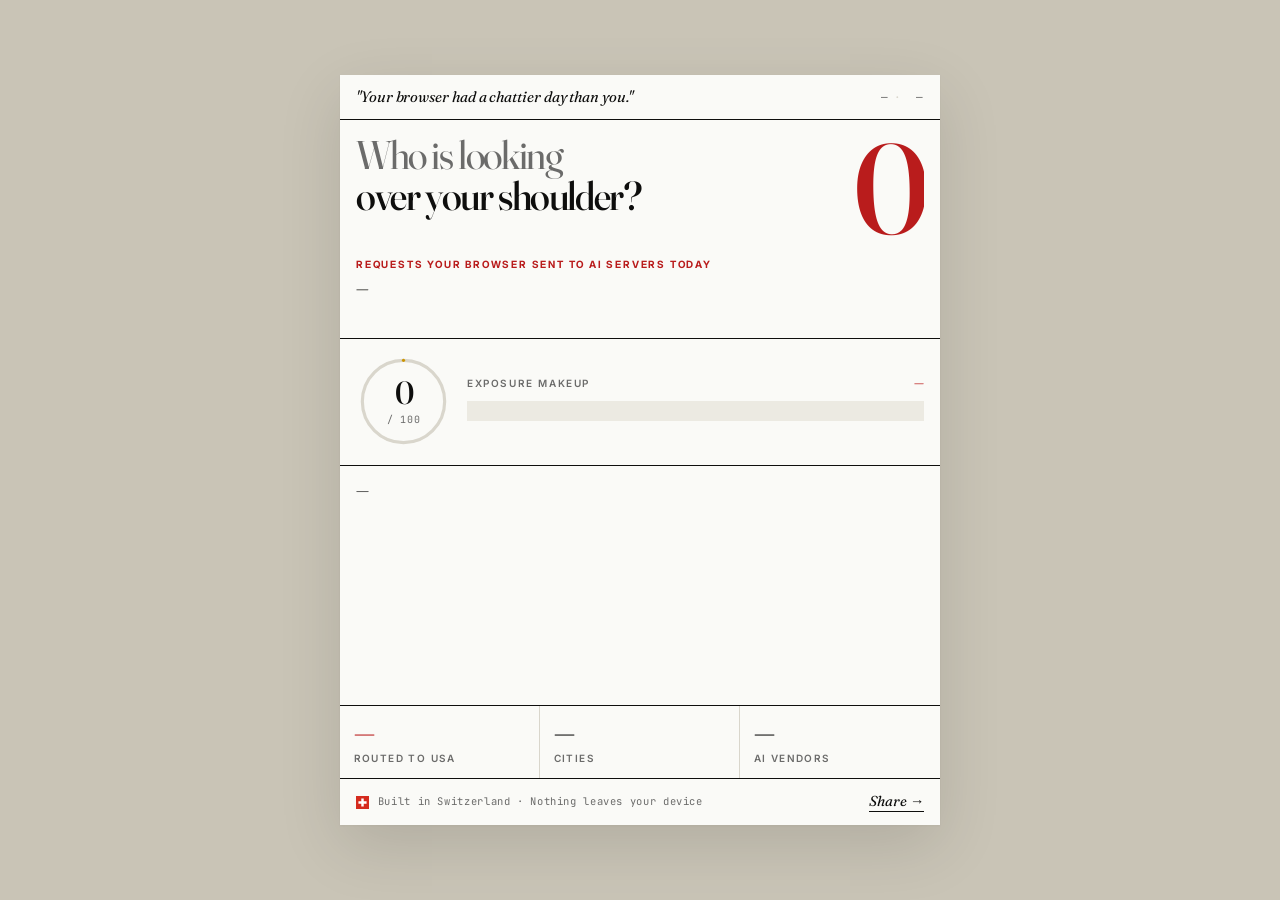
==== report/index.html @ f914bd22 "feat: add LinkedIn-style shareable report with dynamic punchlines and popup redesign Co-Authored-By:" ====
<!DOCTYPE html>
<html lang="en">
  <head>
    <meta charset="UTF-8" />
    <meta name="viewport" content="width=device-width, initial-scale=1.0" />
    <title>Over Your Shoulder — Daily Report</title>
    <link rel="preconnect" href="https://fonts.googleapis.com" />
    <link rel="preconnect" href="https://fonts.gstatic.com" crossorigin />
    <link
      href="https://fonts.googleapis.com/css2?family=Fraunces:ital,opsz,wght@0,9..144,400;0,9..144,500;0,9..144,600;0,9..144,700;0,9..144,900;1,9..144,400;1,9..144,500;1,9..144,600&family=Inter:wght@400;500;600;700&family=JetBrains+Mono:wght@400;500&display=swap"
      rel="stylesheet"
    />
    <link rel="stylesheet" href="styles.css" />
  </head>
  <body>
    <div class="badge">
      <header class="masthead">
        <div class="punchline">"Your browser had a chattier day than you."</div>
        <div class="dateline">
          <span>—</span>
          <span>—</span>
        </div>
      </header>

      <section class="hero">
        <div class="hero-top">
          <h1 class="hero-title">
            Who is looking
            <span class="strong">over your shoulder?</span>
          </h1>
          <div class="hero-number-wrap">
            <div class="hero-number" id="hero-number">0</div>
          </div>
        </div>
        <p class="hero-sub">
          <span class="caption-label">Requests your browser sent to AI servers today</span>
          —
        </p>
      </section>

      <section class="score-band">
        <div class="ring">
          <svg viewBox="0 0 120 120" xmlns="http://www.w3.org/2000/svg">
            <circle class="ring-bg" cx="60" cy="60" r="52" />
            <circle class="ring-fill" cx="60" cy="60" r="52" stroke="#CC9500" stroke-dasharray="0 327" />
          </svg>
          <div class="ring-center">
            <p class="num">0</p>
            <span class="den">/ 100</span>
          </div>
        </div>
        <div class="composition">
          <div class="c-header">
            <span>Exposure makeup</span>
            <span class="verdict">—</span>
          </div>
          <div class="c-bar" aria-label="Score composition"></div>
          <div class="c-legend"></div>
        </div>
      </section>

      <section class="map-band">
        <h2 class="map-headline">—</h2>
        <svg id="worldmap" viewBox="0 0 600 200" xmlns="http://www.w3.org/2000/svg"></svg>
        <div class="destinations-list"></div>
      </section>

      <section class="stats-row">
        <div class="stat alarm">
          <p class="value">—</p>
          <div class="label">Routed to USA</div>
        </div>
        <div class="stat">
          <p class="value">—</p>
          <div class="label">Cities</div>
        </div>
        <div class="stat">
          <p class="value">—</p>
          <div class="label">AI vendors</div>
        </div>
      </section>

      <footer class="foot">
        <div class="left">
          <svg class="swiss-flag" viewBox="0 0 32 32" xmlns="http://www.w3.org/2000/svg" aria-label="Swiss flag">
            <rect width="32" height="32" fill="#D52B1E" />
            <path d="M13 6 h6 v7 h7 v6 h-7 v7 h-6 v-7 h-7 v-6 h7 z" fill="#FFFFFF" />
          </svg>
          <span>Built in Switzerland · Nothing leaves your device</span>
        </div>
        <div class="cta"><a href="#" id="cta-link">Share →</a></div>
      </footer>
    </div>

    <script src="lib/d3.min.js"></script>
    <script src="lib/topojson-client.min.js"></script>
    <script type="module" src="report.js"></script>
  </body>
</html>
---- report/styles.css ----
:root {
  --bg: #FAFAF7;
  --ink: #0E0E0D;
  --ink-muted: #6B6B6A;
  --ink-soft: #A8A8A3;
  --rule: #D9D6CC;
  --rule-soft: #ECEAE2;
  --coast: #6B6B6A;
  --alarm: #B91C1C;
  --warn: #E28413;
  --heat-1: #CC9500;
  --heat-2: #E28413;
  --heat-3: #B91C1C;

  --make-volume: #2B2B2A;
  --make-cat: #BFA57A;
  --make-geo: #B91C1C;
  --make-cont: #3E5C66;

  --font-display: "Fraunces", Georgia, serif;
  --font-body: "Inter", -apple-system, system-ui, sans-serif;
  --font-mono: "JetBrains Mono", Menlo, monospace;

  --ease: cubic-bezier(0.22, 0.61, 0.36, 1);
}

*, *::before, *::after { box-sizing: border-box; }
html, body { margin: 0; padding: 0; }

body {
  font-family: var(--font-body);
  color: var(--ink);
  background: #C9C4B6;
  font-size: 15px;
  line-height: 1.5;
  font-feature-settings: "ss01", "cv11";
  -webkit-font-smoothing: antialiased;
  -moz-osx-font-smoothing: grayscale;
  padding: 2rem 1rem;
  animation: fadeIn 420ms var(--ease) both;
  min-height: 100vh;
  display: flex;
  align-items: center;
  justify-content: center;
}
@keyframes fadeIn {
  from { opacity: 0; transform: translateY(4px); }
  to   { opacity: 1; transform: translateY(0); }
}
::selection { background: var(--ink); color: var(--bg); }

.badge {
  width: 100%;
  max-width: 600px;
  aspect-ratio: 4 / 5;
  background: var(--bg);
  box-shadow: 0 1px 2px rgba(0,0,0,0.04), 0 20px 60px rgba(0,0,0,0.12);
  display: grid;
  grid-template-rows: auto 1fr auto auto auto auto;
  overflow: hidden;
  position: relative;
}

/* ================= MASTHEAD ================= */
.masthead {
  display: flex;
  justify-content: space-between;
  align-items: center;
  padding: 0.8rem 1rem;
  border-bottom: 1px solid var(--ink);
  gap: 1rem;
}
.masthead .punchline {
  font-family: var(--font-display);
  font-variation-settings: "opsz" 48;
  font-style: italic;
  font-weight: 400;
  font-size: 0.95rem;
  line-height: 1.2;
  color: var(--ink);
  letter-spacing: -0.005em;
  flex: 1;
  min-width: 0;
}
.masthead .dateline {
  font-family: var(--font-mono);
  font-size: 11px;
  letter-spacing: 0.1em;
  text-transform: uppercase;
  color: var(--ink-muted);
  white-space: nowrap;
  flex-shrink: 0;
}
.masthead .dateline span:not(:last-child)::after {
  content: "·";
  color: var(--rule);
  margin: 0 0.5em;
}

/* ================= HERO ================= */
.hero {
  padding: 1rem 1rem 1.3rem;
  border-bottom: 1px solid var(--ink);
  overflow: hidden;
}
.hero-top {
  display: grid;
  grid-template-columns: 1fr auto;
  column-gap: 0.75rem;
  align-items: start;
}
.hero-title {
  font-family: var(--font-display);
  font-variation-settings: "opsz" 144;
  font-weight: 400;
  font-size: clamp(1.8rem, 5.5vw, 2.5rem);
  line-height: 0.95;
  letter-spacing: -0.035em;
  color: var(--ink-muted);
  margin: 0;
  max-width: 12ch;
}
.hero-title .strong {
  display: block;
  color: var(--ink);
  font-weight: 500;
  margin-top: 0.08em;
}
.hero-number-wrap {
  text-align: right;
  overflow: hidden;
  max-width: 320px;
  min-width: 0;
}
.hero-number {
  font-family: var(--font-display);
  font-variation-settings: "opsz" 144;
  font-size: clamp(4.5rem, 15vw, 8rem);
  font-weight: 500;
  line-height: 0.82;
  letter-spacing: -0.05em;
  color: var(--alarm);
  font-feature-settings: "pnum", "ss01";
  font-variant-numeric: proportional-nums;
  margin: 0;
  white-space: nowrap;
  display: inline-block;
}
.hero-sub {
  margin: 1rem 0 0;
  font-family: var(--font-display);
  font-style: italic;
  font-variation-settings: "opsz" 48;
  font-size: 1rem;
  line-height: 1.4;
  color: var(--ink);
}
.hero-sub .strong-text {
  font-style: normal;
  font-weight: 600;
}
.hero-sub .caption-label {
  display: block;
  font-family: var(--font-body);
  font-style: normal;
  font-size: 10px;
  font-weight: 700;
  letter-spacing: 0.18em;
  text-transform: uppercase;
  color: var(--alarm);
  margin-bottom: 0.4rem;
}

/* ================= SCORE + COMPOSITION ================= */
.score-band {
  padding: 0.95rem 1rem;
  border-bottom: 1px solid var(--ink);
  display: grid;
  grid-template-columns: auto 1fr;
  align-items: center;
  gap: 1rem;
}
.ring {
  width: 95px;
  height: 95px;
  position: relative;
  flex-shrink: 0;
}
.ring svg { width: 100%; height: 100%; display: block; }
.ring .ring-bg {
  fill: none;
  stroke: var(--rule);
  stroke-width: 4;
}
.ring .ring-fill {
  fill: none;
  stroke-width: 4;
  stroke-linecap: round;
  transform: rotate(-90deg);
  transform-origin: 50% 50%;
}
.ring-center {
  position: absolute;
  inset: 0;
  display: flex;
  flex-direction: column;
  align-items: center;
  justify-content: center;
}
.ring-center .num {
  font-family: var(--font-display);
  font-variation-settings: "opsz" 96;
  font-size: 2rem;
  font-weight: 500;
  line-height: 1;
  letter-spacing: -0.04em;
  color: var(--ink);
  margin: 0;
}
.ring-center .den {
  font-family: var(--font-mono);
  font-size: 10px;
  letter-spacing: 0.08em;
  color: var(--ink-muted);
  margin-top: 0.2rem;
}

.composition {
  display: flex;
  flex-direction: column;
  gap: 0.55rem;
  min-width: 0;
}
.composition .c-header {
  display: flex;
  justify-content: space-between;
  align-items: baseline;
  font-family: var(--font-body);
  font-size: 10px;
  font-weight: 600;
  letter-spacing: 0.16em;
  text-transform: uppercase;
  color: var(--ink-muted);
}
.composition .c-header .verdict {
  color: var(--alarm);
  font-style: italic;
  font-weight: 500;
  font-size: 12px;
  letter-spacing: 0.02em;
  text-transform: none;
  font-family: var(--font-display);
}

.c-bar {
  display: flex;
  height: 20px;
  width: 100%;
  background: var(--rule-soft);
  overflow: hidden;
}
.c-bar .seg {
  height: 100%;
  position: relative;
  display: flex;
  align-items: center;
  justify-content: center;
  font-family: var(--font-mono);
  font-size: 10px;
  font-weight: 500;
  letter-spacing: 0.03em;
  color: white;
  min-width: 0;
  overflow: hidden;
  white-space: nowrap;
  border-right: 1px solid var(--bg);
}
.c-bar .seg:last-child { border-right: none; }
.c-bar .seg-volume { background: var(--make-volume); }
.c-bar .seg-cat    { background: var(--make-cat); }
.c-bar .seg-geo    { background: var(--make-geo); }
.c-bar .seg-cont   { background: var(--make-cont); }
.c-bar .seg-empty {
  background: var(--rule-soft);
  border-right: none;
  color: var(--ink-soft);
}

.c-legend {
  display: flex;
  flex-wrap: wrap;
  gap: 0.4rem 0.9rem;
  font-family: var(--font-mono);
  font-size: 10px;
  color: var(--ink);
  letter-spacing: 0.04em;
}
.c-legend .lg-item {
  display: inline-flex;
  align-items: center;
  gap: 0.35rem;
}
.c-legend .sw {
  width: 9px; height: 9px;
  display: inline-block;
}
.c-legend .city {
  text-transform: uppercase;
  font-weight: 500;
}
.c-legend .val {
  color: var(--ink-muted);
}

/* ================= MAP ================= */
.map-band {
  padding: 0.9rem 1rem 0.8rem;
  border-bottom: 1px solid var(--ink);
  min-height: 0;
  overflow: hidden;
}
.map-band .map-headline {
  font-family: var(--font-display);
  font-variation-settings: "opsz" 72;
  font-size: 1.05rem;
  font-weight: 500;
  letter-spacing: -0.01em;
  color: var(--ink);
  margin: 0 0 0.5rem;
  line-height: 1.2;
}
.map-band .map-headline em { font-style: italic; color: var(--alarm); }
#worldmap { width: 100%; height: auto; display: block; max-height: 175px; }

#worldmap .sphere { fill: #F5F3EB; stroke: none; }
#worldmap .graticule {
  fill: none;
  stroke: var(--rule);
  stroke-width: 0.3;
  stroke-dasharray: 1 2;
  opacity: 0.35;
}
#worldmap .land { fill: #EEECE3; stroke: none; }
#worldmap .borders-internal {
  fill: none;
  stroke: var(--rule);
  stroke-width: 0.4;
  stroke-linejoin: round;
  opacity: 0.9;
}
#worldmap .coastline {
  fill: none;
  stroke: var(--coast);
  stroke-width: 0.7;
  stroke-linejoin: round;
  stroke-linecap: round;
}
#worldmap .arc { fill: none; stroke-linecap: round; }
#worldmap .origin { fill: var(--ink); stroke: var(--bg); stroke-width: 1.5; }
#worldmap .origin-ring { fill: none; stroke: var(--ink); stroke-width: 1; opacity: 0.35; }
#worldmap .dest { stroke: var(--bg); stroke-width: 1; }
#worldmap .you-are-here-bg {
  fill: var(--bg);
  stroke: var(--ink);
  stroke-width: 0.4;
}
#worldmap .you-are-here {
  font-family: "JetBrains Mono", monospace;
  font-size: 8.5px;
  fill: var(--ink);
  font-weight: 600;
  letter-spacing: 0.1em;
  text-transform: uppercase;
  pointer-events: none;
}

.destinations-list {
  display: flex;
  flex-wrap: wrap;
  gap: 0.45rem 1.4rem;
  margin-top: 0.55rem;
  font-family: var(--font-mono);
  font-size: 10.5px;
  color: var(--ink);
  letter-spacing: 0.04em;
}
.destinations-list .dest-item {
  display: inline-flex;
  align-items: center;
  gap: 0.4rem;
}
.destinations-list .swatch {
  width: 8px; height: 8px;
  border-radius: 50%;
  display: inline-block;
}
.destinations-list .country {
  text-transform: uppercase;
  font-weight: 600;
}
.destinations-list .count {
  color: var(--ink-muted);
}
.destinations-list .empty-note {
  color: var(--ink-soft);
  font-style: italic;
  font-family: var(--font-display);
  font-size: 12px;
  letter-spacing: 0;
}

/* ================= STATS ================= */
.stats-row {
  display: grid;
  grid-template-columns: repeat(3, 1fr);
  border-bottom: 1px solid var(--ink);
}
.stat {
  padding: 0.8rem 0.85rem;
  border-right: 1px solid var(--rule);
  text-align: left;
}
.stat:last-child { border-right: none; }
.stat .value {
  font-family: var(--font-display);
  font-variation-settings: "opsz" 72;
  font-size: 1.7rem;
  font-weight: 500;
  line-height: 1;
  letter-spacing: -0.03em;
  color: var(--ink);
  margin: 0;
}
.stat.alarm .value { color: var(--alarm); }
.stat .label {
  font-family: var(--font-body);
  font-size: 10px;
  font-weight: 600;
  letter-spacing: 0.14em;
  text-transform: uppercase;
  color: var(--ink-muted);
  margin-top: 0.4rem;
  line-height: 1.35;
}

/* ================= FOOTER ================= */
.foot {
  padding: 0.75rem 1rem;
  display: flex;
  justify-content: space-between;
  align-items: center;
  gap: 0.75rem;
  font-family: var(--font-mono);
  font-size: 10.5px;
  color: var(--ink-muted);
  letter-spacing: 0.06em;
}
.foot .left {
  display: flex;
  align-items: center;
  gap: 0.55rem;
}
.foot .swiss-flag {
  width: 13px;
  height: 13px;
  flex-shrink: 0;
  display: inline-block;
}
.foot .cta {
  font-family: var(--font-display);
  font-style: italic;
  font-size: 0.9rem;
  letter-spacing: 0;
  text-transform: none;
  white-space: nowrap;
}
.foot .cta a {
  color: var(--ink);
  text-decoration: none;
  border-bottom: 1px solid var(--ink);
  padding-bottom: 1px;
}
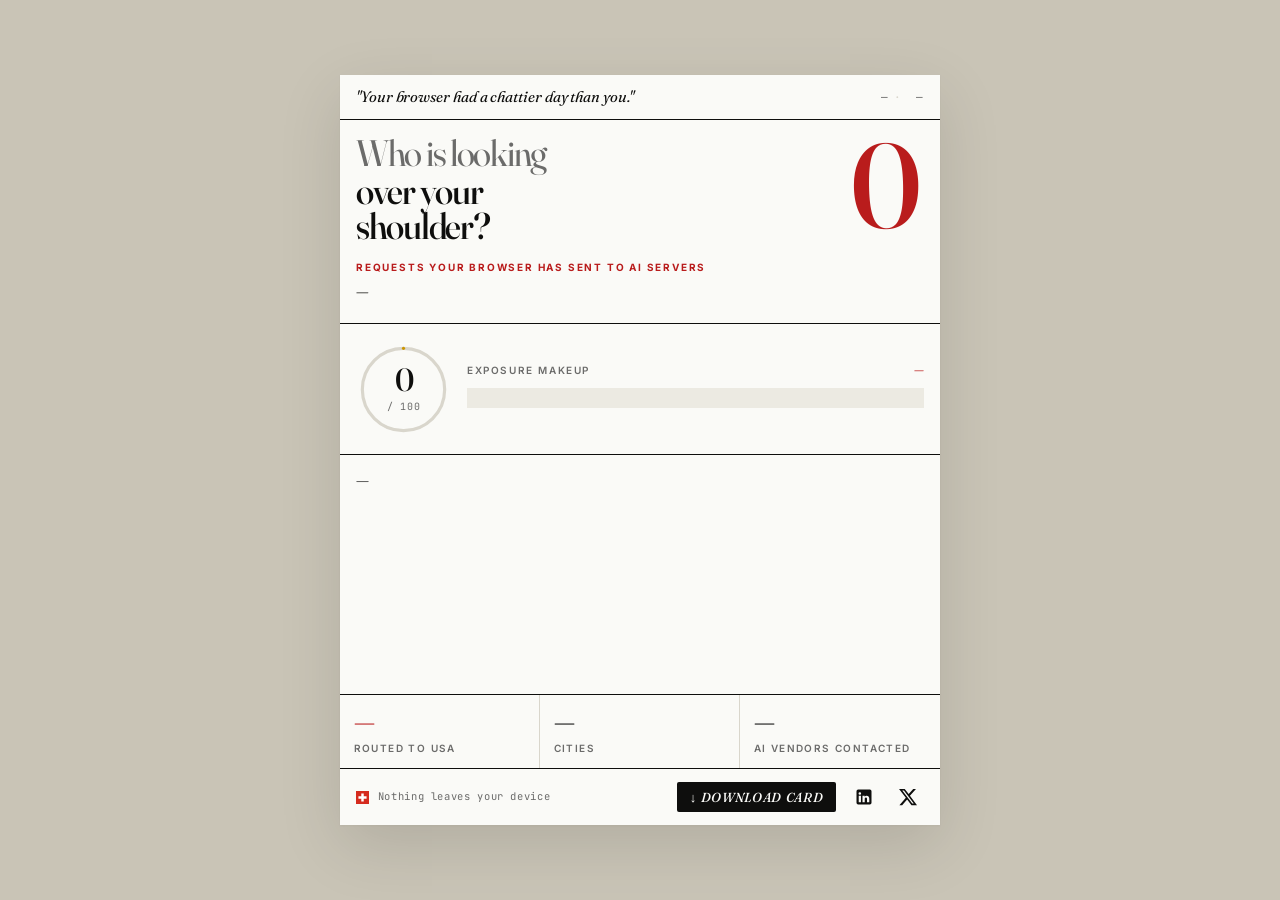
==== commit ee1a0c5e: "fix: local fonts, variable Fraunces, icon share buttons, pause UX, resume in red, X URL, tainted can" ====
--- a/report/index.html
+++ b/report/index.html
@@ -4,16 +4,13 @@
     <meta charset="UTF-8" />
     <meta name="viewport" content="width=device-width, initial-scale=1.0" />
     <title>Over Your Shoulder — Daily Report</title>
-    <link rel="preconnect" href="https://fonts.googleapis.com" />
-    <link rel="preconnect" href="https://fonts.gstatic.com" crossorigin />
-    <link
-      href="https://fonts.googleapis.com/css2?family=Fraunces:ital,opsz,wght@0,9..144,400;0,9..144,500;0,9..144,600;0,9..144,700;0,9..144,900;1,9..144,400;1,9..144,500;1,9..144,600&family=Inter:wght@400;500;600;700&family=JetBrains+Mono:wght@400;500&display=swap"
-      rel="stylesheet"
-    />
+    <link rel="stylesheet" href="fonts.css" />
     <link rel="stylesheet" href="styles.css" />
   </head>
   <body>
+    <div class="badge-stage">
     <div class="badge">
+      <div class="banner" id="banner" hidden></div>
       <header class="masthead">
         <div class="punchline">"Your browser had a chattier day than you."</div>
         <div class="dateline">
@@ -33,7 +30,7 @@
           </div>
         </div>
         <p class="hero-sub">
-          <span class="caption-label">Requests your browser sent to AI servers today</span>
+          <span class="caption-label">Requests your browser has sent to AI servers</span>
           —
         </p>
       </section>
@@ -76,7 +73,7 @@
         </div>
         <div class="stat">
           <p class="value">—</p>
-          <div class="label">AI vendors</div>
+          <div class="label">AI vendors contacted</div>
         </div>
       </section>
 
@@ -86,12 +83,25 @@
             <rect width="32" height="32" fill="#D52B1E" />
             <path d="M13 6 h6 v7 h7 v6 h-7 v7 h-6 v-7 h-7 v-6 h7 z" fill="#FFFFFF" />
           </svg>
-          <span>Built in Switzerland · Nothing leaves your device</span>
+          <span>Nothing leaves your device</span>
         </div>
-        <div class="cta"><a href="#" id="cta-link">Share →</a></div>
+        <div class="share-group">
+          <button id="download-btn" class="share-btn primary" type="button">↓ Download card</button>
+          <a id="share-linkedin" class="share-icon" href="#" target="_blank" rel="noopener noreferrer" title="Share on LinkedIn" aria-label="Share on LinkedIn">
+            <svg width="20" height="20" viewBox="0 0 24 24" fill="currentColor" aria-hidden="true">
+              <path d="M19 3a2 2 0 0 1 2 2v14a2 2 0 0 1-2 2H5a2 2 0 0 1-2-2V5a2 2 0 0 1 2-2zM8.34 18.34V10.5H5.67v7.84zm-1.33-9a1.55 1.55 0 1 0 0-3.1 1.55 1.55 0 0 0 0 3.1zm11.33 9V14c0-2.47-1.32-3.62-3.08-3.62a2.66 2.66 0 0 0-2.42 1.33h-.03V10.5H10.2v7.84h2.67v-3.88c0-1.02.2-2.01 1.47-2.01s1.26 1.17 1.26 2.07v3.82z"/>
+            </svg>
+          </a>
+          <a id="share-x" class="share-icon" href="#" target="_blank" rel="noopener noreferrer" title="Share on X" aria-label="Share on X">
+            <svg width="20" height="20" viewBox="0 0 24 24" fill="currentColor" aria-hidden="true">
+              <path d="M18.244 2.25h3.308l-7.227 8.26 8.502 11.24H16.17l-5.214-6.817L4.99 21.75H1.68l7.73-8.835L1.254 2.25H8.08l4.713 6.231zm-1.161 17.52h1.833L7.084 4.126H5.117z"/>
+            </svg>
+          </a>
+        </div>
       </footer>
     </div>
 
+    </div>
     <script src="lib/d3.min.js"></script>
     <script src="lib/topojson-client.min.js"></script>
     <script type="module" src="report.js"></script>
--- a/report/fonts.css
+++ b/report/fonts.css
@@ -0,0 +1,65 @@
+/* Bundled locally - no network calls, no tainted canvas. */
+
+@font-face {
+  font-family: 'Fraunces';
+  font-style: italic;
+  font-weight: 100 900;
+  font-display: swap;
+  src: url('fonts/fraunces-italic-variable.woff2') format('woff2-variations');
+}
+
+@font-face {
+  font-family: 'Fraunces';
+  font-style: normal;
+  font-weight: 100 900;
+  font-display: swap;
+  src: url('fonts/fraunces-normal-variable.woff2') format('woff2-variations');
+}
+
+@font-face {
+  font-family: 'Inter';
+  font-style: normal;
+  font-weight: 400;
+  font-display: swap;
+  src: url('fonts/inter-normal-400.woff2') format('woff2');
+}
+
+@font-face {
+  font-family: 'Inter';
+  font-style: normal;
+  font-weight: 500;
+  font-display: swap;
+  src: url('fonts/inter-normal-500.woff2') format('woff2');
+}
+
+@font-face {
+  font-family: 'Inter';
+  font-style: normal;
+  font-weight: 600;
+  font-display: swap;
+  src: url('fonts/inter-normal-600.woff2') format('woff2');
+}
+
+@font-face {
+  font-family: 'Inter';
+  font-style: normal;
+  font-weight: 700;
+  font-display: swap;
+  src: url('fonts/inter-normal-700.woff2') format('woff2');
+}
+
+@font-face {
+  font-family: 'JetBrains Mono';
+  font-style: normal;
+  font-weight: 400;
+  font-display: swap;
+  src: url('fonts/jetbrains-mono-normal-400.woff2') format('woff2');
+}
+
+@font-face {
+  font-family: 'JetBrains Mono';
+  font-style: normal;
+  font-weight: 500;
+  font-display: swap;
+  src: url('fonts/jetbrains-mono-normal-500.woff2') format('woff2');
+}
--- a/report/styles.css
+++ b/report/styles.css
@@ -36,12 +36,22 @@
   font-feature-settings: "ss01", "cv11";
   -webkit-font-smoothing: antialiased;
   -moz-osx-font-smoothing: grayscale;
-  padding: 2rem 1rem;
+  padding: 1rem;
   animation: fadeIn 420ms var(--ease) both;
   min-height: 100vh;
   display: flex;
   align-items: center;
   justify-content: center;
+  overflow: hidden;
+}
+
+/* Stage wraps the badge and holds its SCALED footprint, so flex-centering
+   works without the badge bleeding past the viewport. Actual width/height
+   are written by JS (fitBadge) to match the current scale factor. */
+.badge-stage {
+  position: relative;
+  width: 600px;
+  height: 750px;
 }
 @keyframes fadeIn {
   from { opacity: 0; transform: translateY(4px); }
@@ -50,15 +60,42 @@
 ::selection { background: var(--ink); color: var(--bg); }
 
 .badge {
-  width: 100%;
-  max-width: 600px;
-  aspect-ratio: 4 / 5;
+  width: 600px;
+  height: 750px;
   background: var(--bg);
   box-shadow: 0 1px 2px rgba(0,0,0,0.04), 0 20px 60px rgba(0,0,0,0.12);
   display: grid;
-  grid-template-rows: auto 1fr auto auto auto auto;
-  overflow: hidden;
-  position: relative;
+  grid-template-rows: auto auto 1fr auto auto auto auto;
+  overflow: hidden;
+  position: absolute;
+  top: 0;
+  left: 0;
+  transform-origin: top left;
+  /* transform: scale(N) applied by JS on resize */
+}
+
+/* ================= BANNER ================= */
+.banner {
+  background: var(--bg);
+  color: var(--ink);
+  font-family: var(--font-display);
+  font-variation-settings: "opsz" 48;
+  font-style: italic;
+  line-height: 1.35;
+  border-bottom: 1px solid var(--ink);
+}
+.banner[hidden] { display: none; }
+.banner.paused {
+  border-left: 3px solid var(--alarm);
+  padding: 0.75rem 1rem 0.75rem calc(1rem - 3px);
+  font-size: 0.95rem;
+  color: var(--ink);
+}
+.banner.warning {
+  border-left: 3px solid var(--make-cont);
+  padding: 0.65rem 1rem 0.65rem calc(1rem - 3px);
+  font-size: 0.9rem;
+  color: var(--ink-muted);
 }
 
 /* ================= MASTHEAD ================= */
@@ -106,14 +143,14 @@
 .hero-top {
   display: grid;
   grid-template-columns: 1fr auto;
-  column-gap: 0.75rem;
+  column-gap: 1rem;
   align-items: start;
 }
 .hero-title {
   font-family: var(--font-display);
   font-variation-settings: "opsz" 144;
   font-weight: 400;
-  font-size: clamp(1.8rem, 5.5vw, 2.5rem);
+  font-size: 2.3rem;
   line-height: 0.95;
   letter-spacing: -0.035em;
   color: var(--ink-muted);
@@ -131,11 +168,12 @@
   overflow: hidden;
   max-width: 320px;
   min-width: 0;
+  padding-right: 0.5rem;
 }
 .hero-number {
   font-family: var(--font-display);
   font-variation-settings: "opsz" 144;
-  font-size: clamp(4.5rem, 15vw, 8rem);
+  font-size: 7.5rem;
   font-weight: 500;
   line-height: 0.82;
   letter-spacing: -0.05em;
@@ -466,17 +504,57 @@
   flex-shrink: 0;
   display: inline-block;
 }
-.foot .cta {
-  font-family: var(--font-display);
+.foot {
+  flex-wrap: wrap;
+  row-gap: 0.5rem;
+}
+.share-group {
+  display: flex;
+  align-items: center;
+  gap: 0.75rem;
+  flex-wrap: wrap;
+}
+.share-btn {
+  font-family: var(--font-display);
+  font-variation-settings: "opsz" 48;
   font-style: italic;
   font-size: 0.9rem;
   letter-spacing: 0;
   text-transform: none;
+  text-decoration: none;
   white-space: nowrap;
-}
-.foot .cta a {
-  color: var(--ink);
+  cursor: pointer;
+  margin: 0;
+}
+button.share-btn {
+  border: none;
+  border-radius: 2px;
+  padding: 0;
+}
+.share-btn.primary {
+  background: var(--ink);
+  color: var(--bg);
+  padding: 0.4rem 0.8rem;
+  letter-spacing: 0.05em;
+  text-transform: uppercase;
+  font-weight: 500;
+  font-size: 0.82rem;
+  font-style: italic;
+}
+.share-btn.primary:hover { background: #1f1f1e; }
+.share-icon {
+  display: inline-flex;
+  align-items: center;
+  justify-content: center;
+  width: 32px;
+  height: 32px;
+  color: var(--ink);
+  background: transparent;
+  border: none;
   text-decoration: none;
-  border-bottom: 1px solid var(--ink);
-  padding-bottom: 1px;
-}
+  cursor: pointer;
+  padding: 0;
+  margin: 0;
+}
+.share-icon:hover { background: var(--rule-soft); }
+.share-icon svg { display: block; }
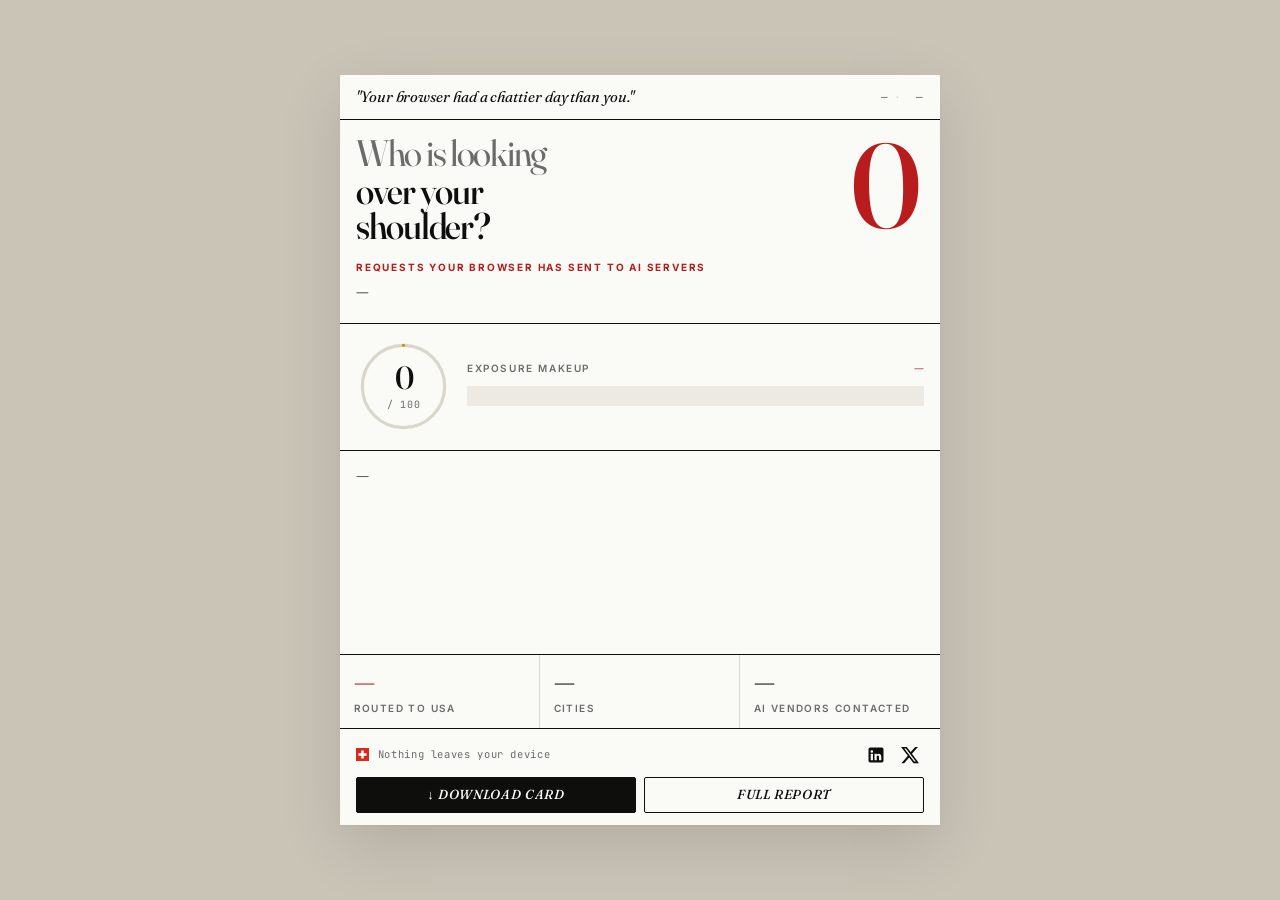
==== commit c9b22a17: "feat: phase-05.1 scaffold for full PDF report — 8 A4 pages with placeholders, print button, favicons" ====
--- a/report/index.html
+++ b/report/index.html
@@ -4,6 +4,7 @@
     <meta charset="UTF-8" />
     <meta name="viewport" content="width=device-width, initial-scale=1.0" />
     <title>Over Your Shoulder — Daily Report</title>
+    <link rel="icon" type="image/png" href="../icons/icon48.png" />
     <link rel="stylesheet" href="fonts.css" />
     <link rel="stylesheet" href="styles.css" />
   </head>
@@ -78,25 +79,34 @@
       </section>
 
       <footer class="foot">
-        <div class="left">
-          <svg class="swiss-flag" viewBox="0 0 32 32" xmlns="http://www.w3.org/2000/svg" aria-label="Swiss flag">
-            <rect width="32" height="32" fill="#D52B1E" />
-            <path d="M13 6 h6 v7 h7 v6 h-7 v7 h-6 v-7 h-7 v-6 h7 z" fill="#FFFFFF" />
-          </svg>
-          <span>Nothing leaves your device</span>
+        <!-- Row 1: Swiss flag + tagline (left) · social icons (right) -->
+        <div class="foot-row foot-row-top">
+          <div class="left">
+            <svg class="swiss-flag" viewBox="0 0 32 32" xmlns="http://www.w3.org/2000/svg" aria-label="Swiss flag">
+              <rect width="32" height="32" fill="#D52B1E" />
+              <path d="M13 6 h6 v7 h7 v6 h-7 v7 h-6 v-7 h-7 v-6 h7 z" fill="#FFFFFF" />
+            </svg>
+            <span>Nothing leaves your device</span>
+          </div>
+          <div class="share-group share-icons-group">
+            <a id="share-linkedin" class="share-icon" href="#" target="_blank" rel="noopener noreferrer" title="Share on LinkedIn" aria-label="Share on LinkedIn">
+              <svg width="20" height="20" viewBox="0 0 24 24" fill="currentColor" aria-hidden="true">
+                <path d="M19 3a2 2 0 0 1 2 2v14a2 2 0 0 1-2 2H5a2 2 0 0 1-2-2V5a2 2 0 0 1 2-2zM8.34 18.34V10.5H5.67v7.84zm-1.33-9a1.55 1.55 0 1 0 0-3.1 1.55 1.55 0 0 0 0 3.1zm11.33 9V14c0-2.47-1.32-3.62-3.08-3.62a2.66 2.66 0 0 0-2.42 1.33h-.03V10.5H10.2v7.84h2.67v-3.88c0-1.02.2-2.01 1.47-2.01s1.26 1.17 1.26 2.07v3.82z"/>
+              </svg>
+            </a>
+            <a id="share-x" class="share-icon" href="#" target="_blank" rel="noopener noreferrer" title="Share on X" aria-label="Share on X">
+              <svg width="20" height="20" viewBox="0 0 24 24" fill="currentColor" aria-hidden="true">
+                <path d="M18.244 2.25h3.308l-7.227 8.26 8.502 11.24H16.17l-5.214-6.817L4.99 21.75H1.68l7.73-8.835L1.254 2.25H8.08l4.713 6.231zm-1.161 17.52h1.833L7.084 4.126H5.117z"/>
+              </svg>
+            </a>
+          </div>
         </div>
-        <div class="share-group">
-          <button id="download-btn" class="share-btn primary" type="button">↓ Download card</button>
-          <a id="share-linkedin" class="share-icon" href="#" target="_blank" rel="noopener noreferrer" title="Share on LinkedIn" aria-label="Share on LinkedIn">
-            <svg width="20" height="20" viewBox="0 0 24 24" fill="currentColor" aria-hidden="true">
-              <path d="M19 3a2 2 0 0 1 2 2v14a2 2 0 0 1-2 2H5a2 2 0 0 1-2-2V5a2 2 0 0 1 2-2zM8.34 18.34V10.5H5.67v7.84zm-1.33-9a1.55 1.55 0 1 0 0-3.1 1.55 1.55 0 0 0 0 3.1zm11.33 9V14c0-2.47-1.32-3.62-3.08-3.62a2.66 2.66 0 0 0-2.42 1.33h-.03V10.5H10.2v7.84h2.67v-3.88c0-1.02.2-2.01 1.47-2.01s1.26 1.17 1.26 2.07v3.82z"/>
-            </svg>
-          </a>
-          <a id="share-x" class="share-icon" href="#" target="_blank" rel="noopener noreferrer" title="Share on X" aria-label="Share on X">
-            <svg width="20" height="20" viewBox="0 0 24 24" fill="currentColor" aria-hidden="true">
-              <path d="M18.244 2.25h3.308l-7.227 8.26 8.502 11.24H16.17l-5.214-6.817L4.99 21.75H1.68l7.73-8.835L1.254 2.25H8.08l4.713 6.231zm-1.161 17.52h1.833L7.084 4.126H5.117z"/>
-            </svg>
-          </a>
+        <!-- Row 2: Download card · Full Report, side by side, same size -->
+        <div class="foot-row foot-row-bottom">
+          <div class="share-group share-buttons-group">
+            <button id="download-btn" class="share-btn primary" type="button">↓ Download card</button>
+            <a id="full-report-link" class="share-btn secondary" href="full.html" target="_blank" rel="noopener">Full Report</a>
+          </div>
         </div>
       </footer>
     </div>
--- a/report/styles.css
+++ b/report/styles.css
@@ -140,6 +140,39 @@
   border-bottom: 1px solid var(--ink);
   overflow: hidden;
 }
+
+/* Empty-state hero: replaces the normal title/number/caption block when
+   counters.total === 0. Fills the hero grid row and centers a 2-line
+   pedagogical message vertically + horizontally. */
+.hero.hero-empty-state {
+  display: flex;
+  flex-direction: column;
+  align-items: center;
+  justify-content: center;
+  text-align: center;
+  gap: 0.6rem;
+}
+.he-line1 {
+  margin: 0;
+  font-family: var(--font-display);
+  font-variation-settings: "opsz" 72;
+  font-style: italic;
+  font-weight: 400;
+  font-size: 1.4rem;
+  line-height: 1.2;
+  color: var(--ink);
+}
+.he-line2 {
+  margin: 0;
+  font-family: var(--font-display);
+  font-variation-settings: "opsz" 48;
+  font-style: italic;
+  font-weight: 400;
+  font-size: 1rem;
+  line-height: 1.5;
+  color: var(--ink-muted);
+  max-width: 42ch;
+}
 .hero-top {
   display: grid;
   grid-template-columns: 1fr auto;
@@ -481,22 +514,40 @@
   line-height: 1.35;
 }
 
-/* ================= FOOTER ================= */
+/* ================= FOOTER =================
+   Option A two-row layout:
+   Row 1 — [🇨🇭 Nothing leaves your device] ····························· [LinkedIn] [X]
+   Row 2 — [↓ Download card]                                  [Full Report]
+   Both buttons in row 2 are equal width, side by side, centered together.
+   Both .share-group variants are stripped from the exported PNG by
+   downloadCard() via `.share-group` selector. */
+
 .foot {
   padding: 0.75rem 1rem;
   display: flex;
-  justify-content: space-between;
-  align-items: center;
-  gap: 0.75rem;
+  flex-direction: column;
+  row-gap: 0.5rem;
   font-family: var(--font-mono);
   font-size: 10.5px;
   color: var(--ink-muted);
   letter-spacing: 0.06em;
 }
+
+/* Both rows share the same row layout: full width, space-between children. */
+.foot-row {
+  display: flex;
+  align-items: center;
+  justify-content: space-between;
+  gap: 0.75rem;
+  width: 100%;
+}
+
+/* ——— Row 1: flag + tagline (left) · social icons (right) ——— */
 .foot .left {
   display: flex;
   align-items: center;
   gap: 0.55rem;
+  /* Left-aligned inside the row */
 }
 .foot .swiss-flag {
   width: 13px;
@@ -504,50 +555,20 @@
   flex-shrink: 0;
   display: inline-block;
 }
-.foot {
-  flex-wrap: wrap;
-  row-gap: 0.5rem;
-}
-.share-group {
-  display: flex;
-  align-items: center;
-  gap: 0.75rem;
-  flex-wrap: wrap;
-}
-.share-btn {
-  font-family: var(--font-display);
-  font-variation-settings: "opsz" 48;
-  font-style: italic;
-  font-size: 0.9rem;
-  letter-spacing: 0;
-  text-transform: none;
-  text-decoration: none;
-  white-space: nowrap;
-  cursor: pointer;
-  margin: 0;
-}
-button.share-btn {
-  border: none;
-  border-radius: 2px;
-  padding: 0;
-}
-.share-btn.primary {
-  background: var(--ink);
-  color: var(--bg);
-  padding: 0.4rem 0.8rem;
-  letter-spacing: 0.05em;
-  text-transform: uppercase;
-  font-weight: 500;
-  font-size: 0.82rem;
-  font-style: italic;
-}
-.share-btn.primary:hover { background: #1f1f1e; }
+
+.share-icons-group {
+  display: flex;
+  align-items: center;
+  gap: 0.4rem;
+  flex-shrink: 0;
+}
+
 .share-icon {
   display: inline-flex;
   align-items: center;
   justify-content: center;
-  width: 32px;
-  height: 32px;
+  width: 28px;
+  height: 28px;
   color: var(--ink);
   background: transparent;
   border: none;
@@ -558,3 +579,59 @@
 }
 .share-icon:hover { background: var(--rule-soft); }
 .share-icon svg { display: block; }
+
+/* ——— Row 2: Download card + Full Report, side by side, equal width ——— */
+.share-buttons-group {
+  display: flex;
+  flex-direction: row;
+  align-items: stretch;
+  gap: 0.5rem;
+  width: 100%;
+  justify-content: center;
+}
+
+.share-btn {
+  font-family: var(--font-display);
+  font-style: italic;
+  text-decoration: none;
+  white-space: nowrap;
+  cursor: pointer;
+  margin: 0;
+}
+
+/* Download card (primary) and Full Report (secondary) render at identical
+   outer dimensions. Shared sizing lives here; only the fill/border swap
+   distinguishes them. flex: 1 makes them share the row width equally. */
+.share-btn.primary,
+.share-btn.secondary {
+  flex: 1 1 0;
+  display: inline-flex;
+  align-items: center;
+  justify-content: center;
+  padding: 0.45rem 0.8rem;
+  font-size: 0.82rem;
+  font-weight: 500;
+  font-style: italic;
+  letter-spacing: 0.05em;
+  text-transform: uppercase;
+  border-radius: 2px;
+  border: 1px solid var(--ink);
+  text-decoration: none;
+}
+.share-btn.primary {
+  background: var(--ink);
+  color: var(--bg);
+}
+.share-btn.primary:hover { background: #1f1f1e; }
+.share-btn.primary:disabled {
+  opacity: 0.6;
+  cursor: wait;
+}
+.share-btn.secondary {
+  background: transparent;
+  color: var(--ink);
+}
+.share-btn.secondary:hover {
+  background: var(--ink);
+  color: var(--bg);
+}
